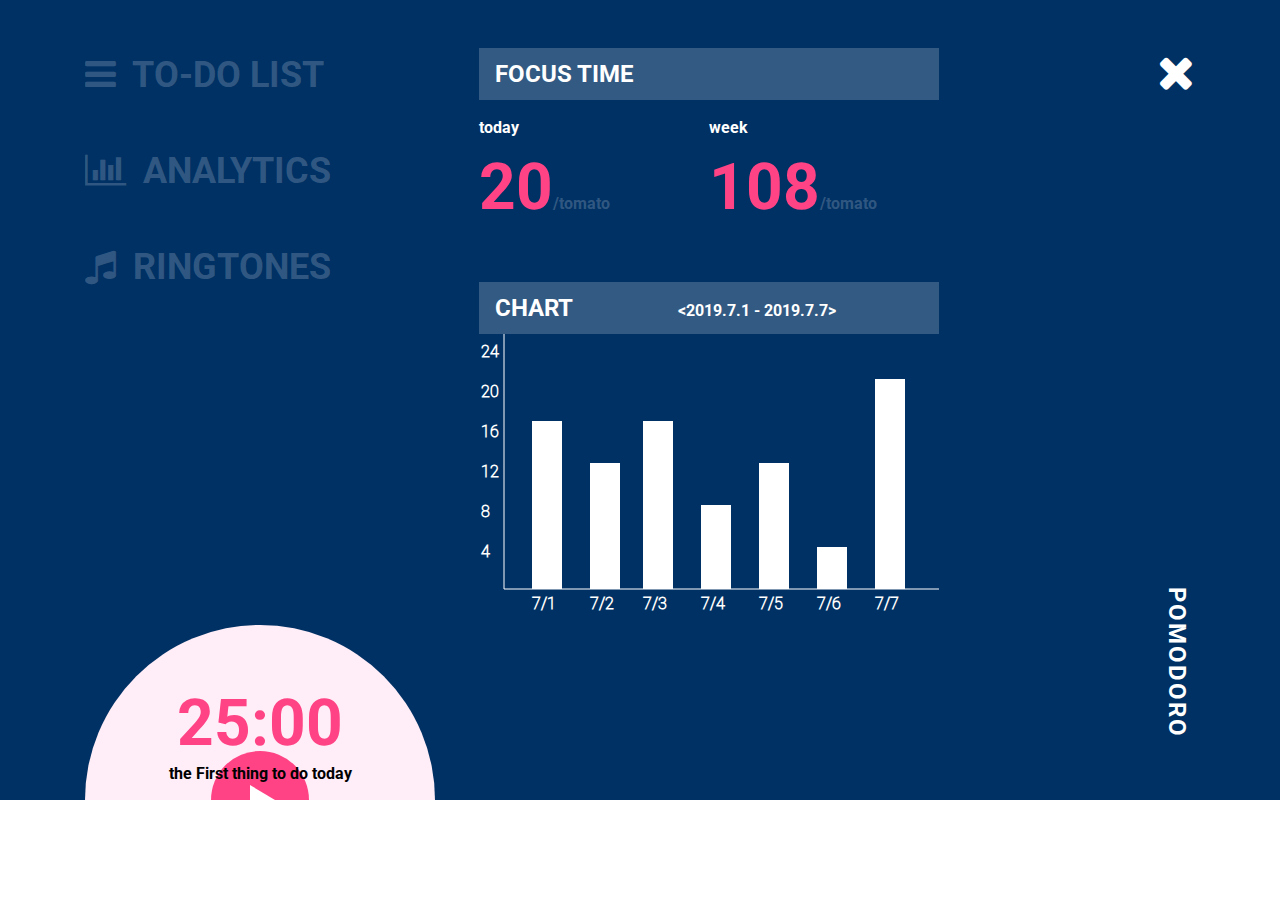
==== analytics.html @ 1fe1dbe9 "tomatoclock" ====
<!DOCTYPE html>
<html lang="en">

<head>
  <meta charset="UTF-8">
  <meta name="viewport" content="width=device-width, initial-scale=1.0">
  <meta http-equiv="X-UA-Compatible" content="ie=edge">
  <title>analytics</title>
  <link rel="stylesheet" href="css/style.css">
  <link href="https://fonts.googleapis.com/css?family=Roboto:400,400i,500,500i,700,700i&display=swap" rel="stylesheet">
  <link rel="stylesheet" href="vendor/css/font-awesome.min.css">
</head>

<body>
  <div class="flex">
    <div class="flex__left">
      <ul class="nav">
        <li>
          <i class="fa fa-bars" aria-hidden="true"></i>
          <span>TO-DO LIST</span>
        </li>
        <li>
          <i class="fa fa-bar-chart" aria-hidden="true"></i>
          <span>ANALYTICS</span>
        </li>
        <li>
          <i class="fa fa-music" aria-hidden="true"></i>
          <span>RINGTONES</span>
        </li>
        <div class="clock">
          <svg class="chartCircle chartCircle--small" viewbox="-50 -50 100 100">
            <circle class="around" cx="0" cy="0" r="49"></circle>
            <circle class="center" cx="0" cy="0" r="47"></circle>
            <polyline points="-10,-15 -10,15 15,0"></polyline>
          </svg>
          <p class="clock__ticking">25:00</p>
          <p class="clock__intro">the First thing to do today</p>

        </div>
      </ul>

    </div>
    <div class="flex__middle">
      <div class="focustime">
        <div class="title">
          <p class="title__text">FOCUS TIME</p>
        </div>
        <ul>
          <li>
            <p class="date">today</p>
            <p class="number">20<span>/tomato</span></p>
          </li>
          <li>
            <p class="date">week</p>
            <p class="number">108<span>/tomato</span></p>

          </li>
        </ul>
      </div>
      <div class="chart">
        <div class="title">
          <p class="title__text">CHART <span>&lt;2019.7.1 - 2019.7.7&gt;</span></p>
        </div>
        <svg class="barGraph" viewbox="0 0 460 280">
          <line x1="25" y1="0" x2="25" y2="255"></line>
          <line x1="25" y1="255" x2="460" y2="255"></line>
          <rect x="53" y="87" width="30" height="168"></rect>
          <rect x="111" y="129" width="30" height="126"></rect>
          <rect x="164" y="87" width="30" height="168"></rect>
          <rect x="222" y="171" width="30" height="84"></rect>
          <rect x="280" y="129" width="30" height="126"></rect>
          <rect x="338" y="213" width="30" height="42"></rect>
          <rect x="396" y="45" width="30" height="210"></rect>
          <text x="2" y="23">24</text>
          <text x="2" y="63">20</text>
          <text x="2" y="103">16</text>
          <text x="2" y="143">12</text>
          <text x="2" y="183">8</text>
          <text x="2" y="223">4</text>
          <text x="53" y="275">7/1</text>
          <text x="111" y="275">7/2</text>
          <text x="164" y="275">7/3</text>
          <text x="222" y="275">7/4</text>
          <text x="280" y="275">7/5</text>
          <text x="338" y="275">7/6</text>
          <text x="396" y="275">7/7</text>
        </svg>
      </div>
    </div>
    <div class="flex__right">
      <ul class="flex__right__container">
        <li>
          <i class="fa fa-times" aria-hidden="true"></i>
        </li>
        <li>
          <p>POMODORO</p>
        </li>
      </ul>
    </div>
  </div>
</body>
---- css/style.css ----
@charset "UTF-8";
/*-------------------------
        R E S E T
-------------------------*/
html, body, div, span, object, iframe,
h1, h2, h3, h4, h5, h6, p, blockquote, pre,
abbr, address, cite, code,
del, dfn, em, img, ins, kbd, q, samp,
small, strong, sub, sup, var,
b, i,
dl, dt, dd, ol, ul, li,
fieldset, form, label, legend,
table, caption, tbody, tfoot, thead, tr, th, td,
article, aside, canvas, details, figcaption, figure,
footer, header, hgroup, menu, nav, section, summary,
time, mark, audio, video {
  margin: 0;
  padding: 0;
  border: 0;
  outline: 0;
  font-size: 100%;
  vertical-align: baseline;
  background: transparent; }

body {
  line-height: 1; }

article, aside, details, figcaption, figure,
footer, header, hgroup, menu, nav, section {
  display: block; }

ul, ol {
  list-style: none; }

a {
  margin: 0;
  padding: 0;
  font-size: 100%;
  vertical-align: baseline;
  background: transparent;
  text-decoration: none; }

blockquote, q {
  quotes: none; }
  blockquote:before, blockquote:after, q:before, q:after {
    content: '';
    content: none; }

ins {
  text-decoration: none; }

table {
  border-collapse: collapse;
  border-spacing: 0; }

hr {
  display: block;
  height: 1px;
  border: 0;
  border-top: 1px solid #cccccc;
  margin: 1em 0;
  padding: 0; }

input, select {
  vertical-align: middle; }

* {
  outline: none; }

/*-------------------------
        R E S E T END
-------------------------*/
/*-------------------------
            var
-------------------------*/
/*-------------------------
          mixin
-------------------------*/
/*-------------------------
          extend
-------------------------*/
/*-------------------------
      function mixin
-------------------------*/
html, body {
  font-family: "微軟正黑體", "Microsoft JhengHei", Arial;
  font-size: 100%;
  line-height: 1.5;
  position: relative;
  -webkit-box-sizing: border-box;
          box-sizing: border-box; }

img {
  max-width: 100%;
  max-height: 100%;
  height: auto; }

.text-hide {
  text-indent: -9999px; }

.infinite {
  -webkit-animation-iteration-count: infinite;
          animation-iteration-count: infinite; }

.mobile {
  display: none; }
  @media (min-width: 768px) and (max-width: 980px) {
    .mobile {
      display: block; } }
  @media (max-width: 767px) {
    .mobile {
      display: block; } }

.desk {
  display: block; }
  @media (min-width: 768px) and (max-width: 980px) {
    .desk {
      display: none; } }
  @media (max-width: 767px) {
    .desk {
      display: none; } }

.block {
  display: block; }

.wrap {
  width: 1300px;
  margin: 0 auto;
  position: relative; }
  @media (min-width: 981px) and (max-width: 1300px) {
    .wrap {
      width: 92%; } }
  @media (min-width: 768px) and (max-width: 980px) {
    .wrap {
      width: 92%; } }
  @media (max-width: 767px) {
    .wrap {
      width: 90%; } }

.t-center {
  width: 100%;
  text-align: center; }

* {
  font-family: 'Roboto', sans-serif; }

body, html {
  max-width: 1280px;
  -webkit-box-sizing: border-box;
          box-sizing: border-box;
  margin: 0 auto; }

.container {
  display: -webkit-box;
  display: -ms-flexbox;
  display: flex; }

.container__main {
  background-color: #FFEDF7;
  width: 60%;
  -webkit-box-sizing: border-box;
          box-sizing: border-box;
  padding: 48px 80px; }
  .container__main .workingWrap .circle--working {
    border: 2px solid #000;
    width: 48px;
    height: 48px;
    border-radius: 100%;
    display: inline-block; }
  .container__main .workingWrap .workingItem {
    display: inline-block;
    font-size: 24px;
    font-weight: bold;
    letter-spacing: 1px;
    color: #003164;
    vertical-align: top; }
  .container__main .workingWrap .circle--frequency {
    border: 2px solid #FF4384;
    width: 12px;
    height: 12px;
    border-radius: 100%;
    display: block; }
  .container__main .countdown {
    font-size: 176px;
    font-weight: bold;
    letter-spacing: 1px;
    color: #FF4384;
    line-height: 1;
    margin-bottom: 100px; }
  .container__main .chartCircle {
    width: 540px;
    height: 540px;
    position: absolute;
    top: 160px;
    left: 560px;
    z-index: 5; }
    .container__main .chartCircle .around {
      fill: none;
      stroke: #FF4384;
      stroke-width: 0.8; }
    .container__main .chartCircle .center {
      fill: #FF4384; }
    .container__main .chartCircle .heart {
      fill: #FFEDF7; }
    .container__main .chartCircle polyline {
      fill: #FF4384; }
    .container__main .chartCircle rect {
      fill: #fff; }

.addMission {
  width: 445px;
  height: 56px;
  background: #fff;
  padding: 19px 16px;
  -webkit-box-sizing: border-box;
          box-sizing: border-box;
  margin-bottom: 145px; }
  .addMission__text {
    border: none;
    width: 380px;
    color: #FF4384; }
    .addMission__text::-webkit-input-placeholder {
      color: #FF4384;
      font-size: 16px;
      font-weight: bold;
      letter-spacing: 1px;
      font-style: italic; }
    .addMission__text:-ms-input-placeholder {
      color: #FF4384;
      font-size: 16px;
      font-weight: bold;
      letter-spacing: 1px;
      font-style: italic; }
    .addMission__text::-ms-input-placeholder {
      color: #FF4384;
      font-size: 16px;
      font-weight: bold;
      letter-spacing: 1px;
      font-style: italic; }
    .addMission__text::placeholder {
      color: #FF4384;
      font-size: 16px;
      font-weight: bold;
      letter-spacing: 1px;
      font-style: italic; }
  .addMission .fa-plus {
    cursor: pointer;
    color: #FF4384; }

.list {
  width: 445px; }
  .list li {
    border-bottom: 1px solid rgba(0, 49, 100, 0.2);
    padding: 9px 0; }
  .list .circle--todo {
    border: 2px solid #003164;
    width: 24px;
    height: 24px;
    border-radius: 100%;
    float: left;
    margin-right: 4px; }
  .list__items {
    font-size: 16px;
    font-weight: bold;
    letter-spacing: 1px;
    color: #003164; }
  .list .fa-play-circle-o {
    float: right;
    font-size: 24px;
    color: #003164;
    cursor: pointer; }
  .list__add {
    float: right;
    color: #FF4384;
    font-size: 16px;
    font-weight: bold;
    letter-spacing: 1px;
    margin-top: 9px;
    cursor: pointer; }

.container__menu {
  background-color: #003164;
  width: 40%;
  padding: 48px 85px;
  -webkit-box-sizing: border-box;
          box-sizing: border-box;
  display: -webkit-box;
  display: -ms-flexbox;
  display: flex;
  -webkit-box-orient: vertical;
  -webkit-box-direction: normal;
      -ms-flex-direction: column;
          flex-direction: column;
  -webkit-box-align: end;
      -ms-flex-align: end;
          align-items: flex-end;
  -webkit-box-pack: justify;
      -ms-flex-pack: justify;
          justify-content: space-between; }
  .container__menu i {
    font-size: 36px;
    color: #FFFFFF;
    cursor: pointer;
    -webkit-transition-duration: 0.3s;
         -o-transition-duration: 0.3s;
            transition-duration: 0.3s; }
    .container__menu i:hover {
      font-size: 45px; }
  .container__menu--text {
    -webkit-writing-mode: vertical-lr;
        -ms-writing-mode: tb-lr;
            writing-mode: vertical-lr;
    font-size: 24px;
    font-weight: bold;
    letter-spacing: 1px;
    color: #FFFFFF; }

.flex {
  display: -webkit-box;
  display: -ms-flexbox;
  display: flex;
  width: 1280px;
  height: 800px;
  -webkit-box-orient: horizontal;
  -webkit-box-direction: normal;
      -ms-flex-direction: row;
          flex-direction: row;
  background-color: #003164;
  padding: 48px 85px 0;
  -webkit-box-sizing: border-box;
          box-sizing: border-box; }
  .flex__left {
    display: -webkit-box;
    display: -ms-flexbox;
    display: flex;
    position: relative;
    -webkit-box-flex: 2;
        -ms-flex: 2;
            flex: 2;
    font-size: 36px;
    font-weight: bold;
    overflow: hidden;
    color: rgba(255, 255, 255, 0.2); }
    .flex__left .nav {
      display: inline-block; }
      .flex__left .nav li {
        margin-bottom: 42px;
        -webkit-transition-duration: 0.5s;
             -o-transition-duration: 0.5s;
                transition-duration: 0.5s;
        cursor: pointer; }
        .flex__left .nav li:hover {
          color: #fff; }
        .flex__left .nav li i {
          margin-right: 8px; }
      .flex__left .nav .clock {
        position: absolute;
        width: 350px;
        height: 350px;
        bottom: -175px;
        border-radius: 100%;
        background-color: #FFEDF7; }
        .flex__left .nav .clock .chartCircle--small {
          width: 100px;
          height: 100px;
          position: relative;
          fill: #FF4384;
          top: 50%;
          left: 50%;
          -webkit-transform: translate(-50%, -50%);
              -ms-transform: translate(-50%, -50%);
                  transform: translate(-50%, -50%); }
          .flex__left .nav .clock .chartCircle--small polyline {
            fill: #fff; }
        .flex__left .nav .clock p {
          text-align: center; }
        .flex__left .nav .clock .clock__ticking {
          -webkit-transform: translateY(-75%);
              -ms-transform: translateY(-75%);
                  transform: translateY(-75%);
          color: #FF4384;
          font-size: 64px;
          line-height: 1; }
        .flex__left .nav .clock .clock__intro {
          font-size: 16px;
          color: #000;
          -webkit-transform: translateY(-175%);
              -ms-transform: translateY(-175%);
                  transform: translateY(-175%); }
  .flex__middle {
    display: -webkit-box;
    display: -ms-flexbox;
    display: flex;
    -webkit-box-orient: vertical;
    -webkit-box-direction: normal;
        -ms-flex-direction: column;
            flex-direction: column;
    -webkit-box-flex: 2;
        -ms-flex: 2;
            flex: 2; }
    .flex__middle .addMission {
      margin-bottom: 48px; }
    .flex__middle .list li {
      border-bottom: 1px solid rgba(255, 255, 255, 0.2); }
    .flex__middle .list .circle--todo {
      border: 1px solid #fff; }
    .flex__middle .list__items, .flex__middle .list .fa-play-circle-o {
      color: #fff; }
  .flex__right {
    display: -webkit-box;
    display: -ms-flexbox;
    display: flex;
    -webkit-box-flex: 1;
        -ms-flex: 1;
            flex: 1; }
    .flex__right .flex__right__container {
      display: -webkit-box;
      display: -ms-flexbox;
      display: flex;
      -webkit-box-orient: vertical;
      -webkit-box-direction: normal;
          -ms-flex-direction: column;
              flex-direction: column;
      -webkit-box-align: end;
          -ms-flex-align: end;
              align-items: flex-end;
      width: 256px; }
      .flex__right .flex__right__container li {
        display: -webkit-box;
        display: -ms-flexbox;
        display: flex;
        color: #fff;
        font-size: 48px; }
      .flex__right .flex__right__container i {
        margin-bottom: 491px; }
      .flex__right .flex__right__container p {
        -webkit-writing-mode: vertical-lr;
            -ms-writing-mode: tb-lr;
                writing-mode: vertical-lr;
        font-size: 24px;
        font-weight: bold;
        color: #fff;
        letter-spacing: 2px; }

.title {
  padding: 8px 16px;
  -webkit-box-sizing: border-box;
          box-sizing: border-box;
  background-color: rgba(255, 255, 255, 0.2); }
  .title__text {
    width: calc(100% - 24px);
    display: inline-block;
    text-align: left;
    font-size: 24px;
    font-weight: bold;
    color: #fff; }
  .title span {
    font-size: 16px;
    padding-left: 100px; }

.focustime ul {
  font-size: 0;
  margin-bottom: 46px; }
  .focustime ul li {
    font-size: 16px;
    font-weight: bold;
    display: inline-block;
    width: 50%;
    -webkit-box-sizing: border-box;
            box-sizing: border-box;
    padding-top: 16px; }
    .focustime ul li .date {
      color: #fff; }
    .focustime ul li .number {
      font-size: 64px;
      color: #FF4384; }
      .focustime ul li .number span {
        font-size: 16px;
        color: rgba(255, 255, 255, 0.2); }

.barGraph {
  width: 460px;
  height: 280px;
  stroke: #fff; }
  .barGraph rect {
    stroke: none;
    fill: #fff; }
  .barGraph text {
    font-weight: 100; }
  .barGraph rect:hover {
    fill: #FF4384; }
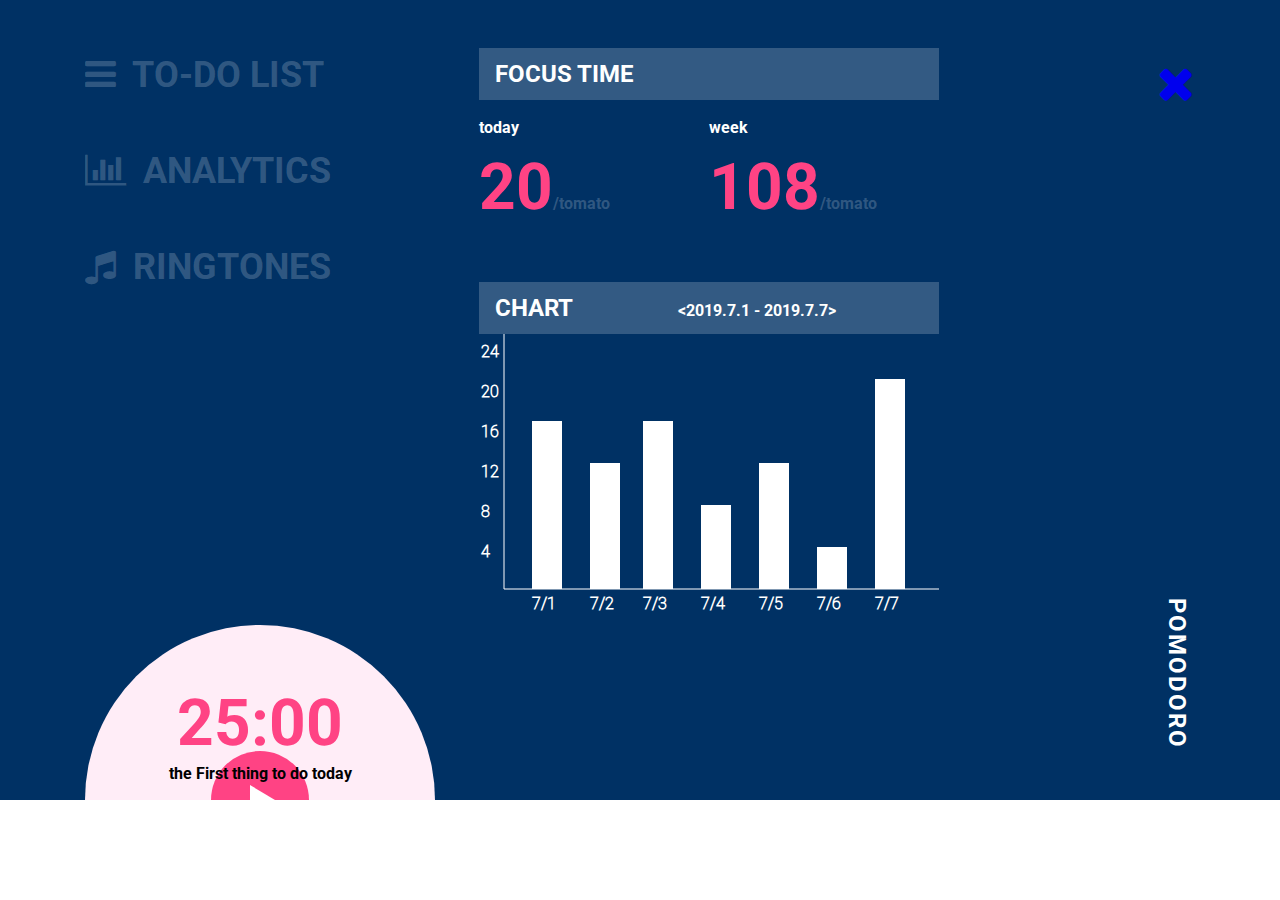
==== commit 77730409: "adjust-link" ====
--- a/analytics.html
+++ b/analytics.html
@@ -90,7 +90,9 @@
     <div class="flex__right">
       <ul class="flex__right__container">
         <li>
-          <i class="fa fa-times" aria-hidden="true"></i>
+          <a href="index.html">
+            <i class="fa fa-times" aria-hidden="true"></i>
+          </a>
         </li>
         <li>
           <p>POMODORO</p>
